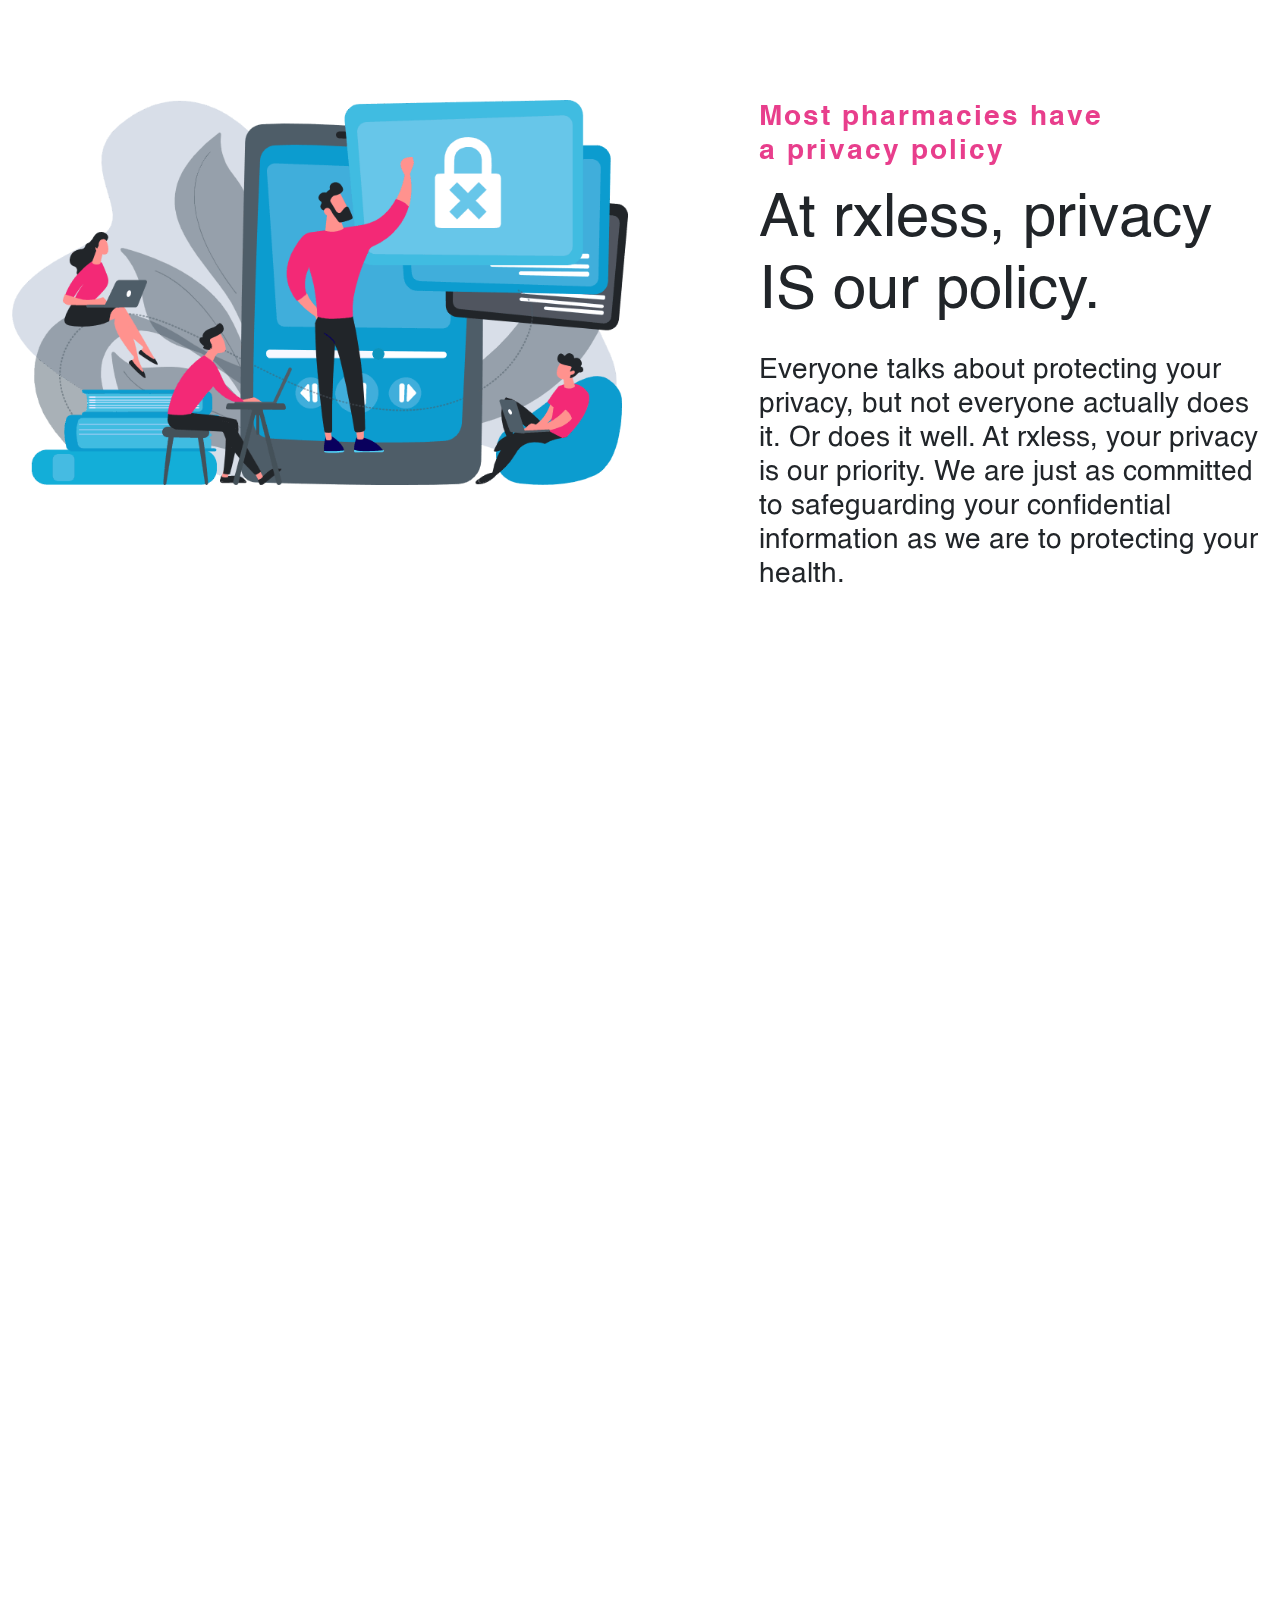
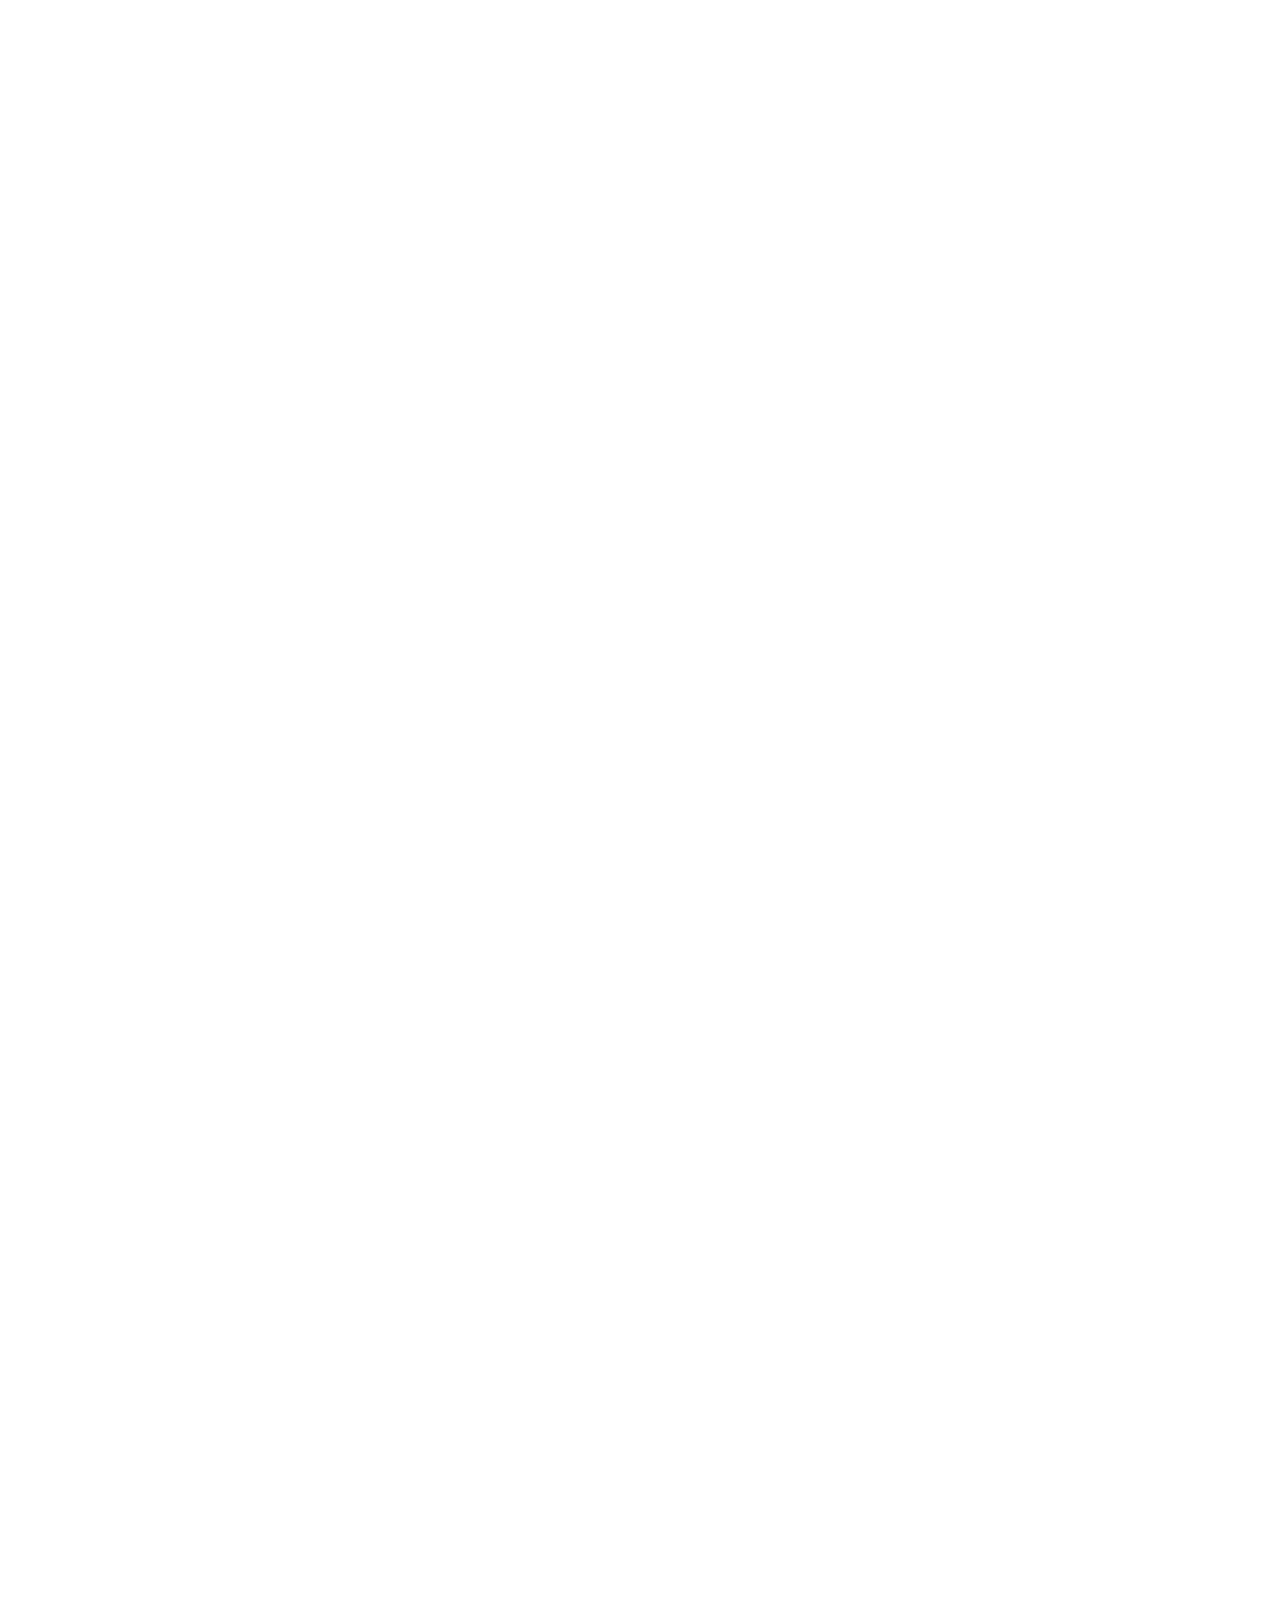
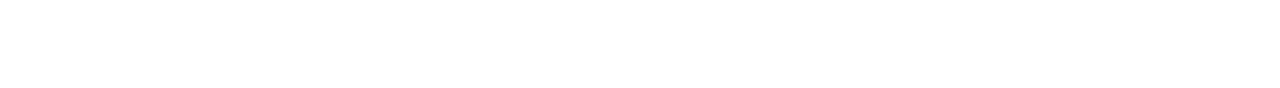
==== index.html @ a315b37d "upload" ====
<!doctype html>
<html class="no-js" lang="">
    <head>
        <meta charset="utf-8">
        <meta http-equiv="x-ua-compatible" content="ie=edge">
        <title>Site Title Here</title>
        <meta name="description" content="">
        <meta name="viewport" content="width=device-width, initial-scale=1"> 
		<link rel="shortcut icon" type="image/x-icon" href="#">
        <!-- Place favicon.ico in the root directory -->
        
		<!-- CSS here -->
        <link href="https://unpkg.com/aos@2.3.1/dist/aos.css" rel="stylesheet">
        <link rel="stylesheet" href="assets/css/bootstrap.min.css">
        <link rel="stylesheet" href="assets/css/style.css">
        <link rel="stylesheet" href="assets/css/responsive.css">
    </head>
    <body>

        <!-- privacy-area START -->
        <div class="privacy-area">
            <div class="container">
                <div class="row pr-padding">
                    <div class="col-md-6">
                        <div class="pr-img" data-aos="fade-right">
                            <img src="assets/img/1.png" alt="">
                        </div>
                    </div>
                    <div class="col-lg-5 col-md-6 offset-lg-1" data-aos="fade-left">
                        <div class="pr-wrp">
                            <p class="sm-title">Most pharmacies have  <br>
                                a privacy policy</p>
                            <h1>At rxless, privacy <br>
                                IS our policy. </h1>
                            <p>Everyone talks about protecting your privacy, but not everyone actually does it. Or does it well. At rxless, your privacy is our priority. We are just as committed to safeguarding your confidential information as we are to protecting your health. </p>
                        </div>
                    </div>
                </div>
                <div class="row pr-padding">
                    <div class="col-lg-12">
                        <div class="pri-desc" data-aos="fade-up">
                            <h2 data-aos="fade-up">Your prescription for privacy</h2>
                            <p data-aos="fade-up">If we do save your personal information from online chats, phone calls, web interactions, faxes, or other means, we will NEVER share, sell, or otherwise disclose it to any third parties not affiliated with rxless. Period. 
                                Occasionally, to assist customers with using the program, we may share personal information with an affiliated third party. For example, if we receive a call from a patient about an issue with a network pharmacy, we may need to call them—and share customer information—to rectify the problem.
                                We will never share your personal health information for marketing or advertising purposes. However, at any time, you can opt-out of having your information shared with affiliated third parties by emailing rxless at help@rxless.com or by calling 1-844-4-RXLESS
                                (Personal information may include names, addresses, telephone numbers, emails, date of birth, gender, medication details, pharmacy details, and social media accounts.)</p>
                        </div>
                    </div>
                </div>
                <div class="row pr-padding">
                    <div class="col-md-6" data-aos="fade-right">
                        <div class="pr-img">
                            <img src="assets/img/2.png" alt="">
                        </div>
                    </div>
                    <div class="col-lg-5 col-md-6 offset-lg-1" data-aos="fade-left">
                        <div class="pr-wrp">
                            <h1>Less is more</h1>
                            <p>We know that the less your information is shared, the more you’re protected. That’s why no personal information is ever required to use our offers. </p>
                        </div>
                    </div>
                </div>
                <div class="row pr-padding">
                    <div class="col-lg-5 col-md-6 offset-lg-1  d-block d-md-none" data-aos="fade-left">
                        <div class="pr-img">
                            <img src="assets/img/3.png" alt="">
                        </div>
                    </div>
                    <div class="col-md-6" data-aos="fade-right">
                        <div class="pr-wrp">
                            <h1>It’s nothing personal</h1>
                            <p>Knowing how our online visitors use and interact with our website helps us improve and enhance the user experience. So that’s why we collect non-personal information and activities such as your IP address, website pages you visited, the amount of time spent in different sections of the site, and more when you visit rxless.com. </p>
                        </div>
                    </div>
                    <div class="col-lg-5 col-md-6 offset-lg-1 d-none d-md-block" data-aos="fade-left">
                        <div class="pr-img">
                            <img src="assets/img/3.png" alt="">
                        </div>
                    </div>
                </div>
                <div class="row pr-padding">
                    <div class="col-md-6" data-aos="fade-right">
                        <div class="pr-img">
                            <img src="assets/img/4.png" alt="">
                        </div>
                    </div>
                    <div class="col-lg-5 col-md-6 offset-lg-1" data-aos="fade-left">
                        <div class="pr-wrp">
                            <h1>We’re not kidding around</h1>
                            <p>In compliance with the Children’s Online Privacy Protection Act (“COPPA”), our offers are not for use by children under the age of 13. If you believe your child has provided us any personal information, contact us at help@rxless.com so we can take immediate action.</p>
                        </div>
                    </div>
                </div>
            </div>
        </div>
        <!-- privacy-area END -->
        
    
		<!-- JS here --> 
        <script src="assets/js/vendor/jquery-3.4.1.min.js"></script>
        <script src="assets/js/popper.min.js"></script>
        <script src="assets/js/bootstrap.min.js"></script>
        <script src="https://unpkg.com/aos@2.3.1/dist/aos.js"></script>
        <script>
            AOS.init({
                offset: 100,
                delay: 400,
                duration: 1000,
                easing: 'ease',
                anchorPlacement: 'top-bottom',
            });
        </script>
    </body>
</html>
---- assets/css/style.css ----
/*   Theme default css */
@font-face{
  font-family: helvetica;
  src: url(../fonts/Helvetica.ttf);
}
@font-face{
  font-family: helveticaLight;
  src: url(../fonts/helvetica-light.ttf);
}
@font-face{
  font-family: helveticaBold;
  src: url(../fonts/Helvetica-Bold.ttf);
}

body {
  font-family: helvetica;
  color: #212529;
  font-size: 28px;
  line-height: 34px;
}

  
button {
  cursor: pointer; }

a:focus,
.button:focus {
  text-decoration: none;
  outline: none; }

a:focus,
a:hover {
  color: inherit;
  text-decoration: none; }

a,
button {
  color: inherit;
  outline: medium none; }

button:focus, input:focus, input:focus, textarea, textarea:focus {
  outline: 0; }

 
h1,
h2,
h3,
h4,
h5,
h6 {
  font-family: helvetica;
  color: #212529;
  margin-top: 0px;
 }

h1 a,
h2 a,
h3 a,
h4 a,
h5 a,
h6 a {
  color: inherit; }

h1 {
  font-size: 40px;
  font-weight: 500; }

h2 {
  font-size: 35px; }

h3 {
  font-size: 28px; }

h4 {
  font-size: 22px; }

h5 {
  font-size: 18px; }

h6 {
  font-size: 16px; }

ul {
  margin: 0px;
  padding: 0px; }

li {
  list-style: none; }

 .padding{
   padding-right: 0;
 }
 
img{
  max-width: 100%;
}
.container{
  max-width: 1640px;
}

/* default-css END 
================================== */
 
.privacy-area{
  overflow: hidden;
}
p.sm-title {
  font-family: helveticaBold; 
  letter-spacing: 2px;
  color: #E83E8C;
}
.pr-wrp h1 {
  font-size: 60px;
  margin-bottom: 25px;
}
.pri-desc {
  text-align: center;
  padding: 50px;
  background: #F32976;
  border-radius: 40px;
  color: #fff;
}

.pri-desc h2 {
  color: #fff;
  font-size: 60px;
  margin-bottom: 20px;
}

.pr-padding{
  padding: 100px 0;
}


/* Header section END */
---- assets/css/responsive.css ----
/* Big screen :1200px. */
@media (min-width: 1200px) and (max-width: 1500px) {


}


/* Normal screen :992px. */
@media (min-width: 992px) and (max-width: 1200px) {
    body { 
        font-size: 18px;
        line-height: 24px;
    }
    .pr-wrp h1 {
        font-size: 38px;
        margin-bottom: 20px;
    }
    .pr-padding {
        padding: 50px 0;
    }
    .pri-desc h2 {
        font-size: 38px;
    }


}

 
/* Tablet screen :768px. */
@media (min-width: 768px) and (max-width: 991px) {
    body { 
        font-size: 16px;
        line-height: 24px;
    }
    .pr-wrp h1 {
        font-size: 28px;
        margin-bottom: 10px;
    }
    .pr-padding {
        padding: 50px 0;
    }
    .pri-desc h2 {
        font-size: 28px;
    }


}

 
/* small screen :320px. */
@media (max-width: 767px) {
    body { 
        font-size: 15px;
        line-height: 24px;
    }
    .pr-img img {
        max-width: 280px;
        margin: auto;
        display: block;
        margin-bottom: 35px;
    }
    .pr-wrp h1 {
        font-size: 28px;
        margin-bottom: 10px;
    }
    .privacy-area {
        padding-top: 50px;
    }
    .pr-padding {
        padding: 0px 0;
        padding-bottom: 50px;
    }
    .pri-desc h2 {
        font-size: 28px;
    }
    p.sm-title { 
        letter-spacing: 1px; 
        margin-bottom: 5px;
    }
    .pri-desc {
        padding: 30px 20px;
        border-radius: 15px;
    }
}
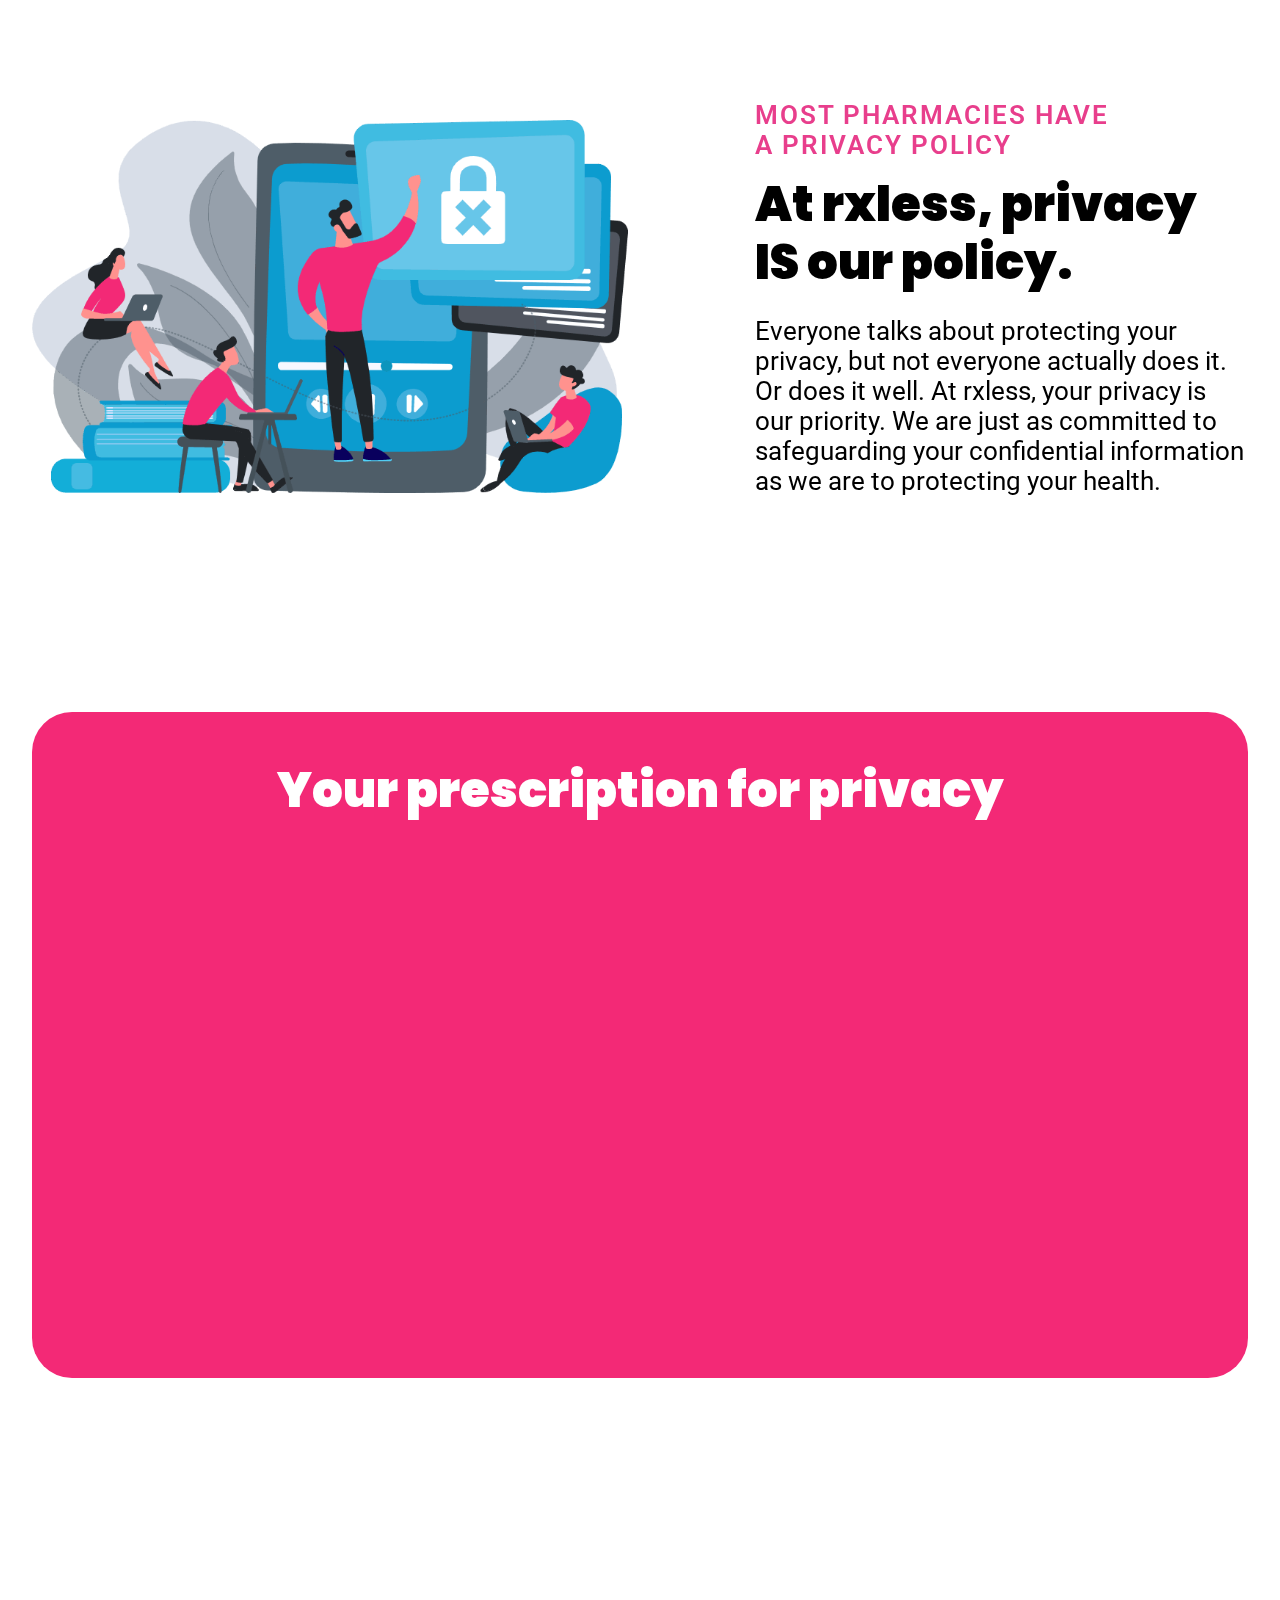
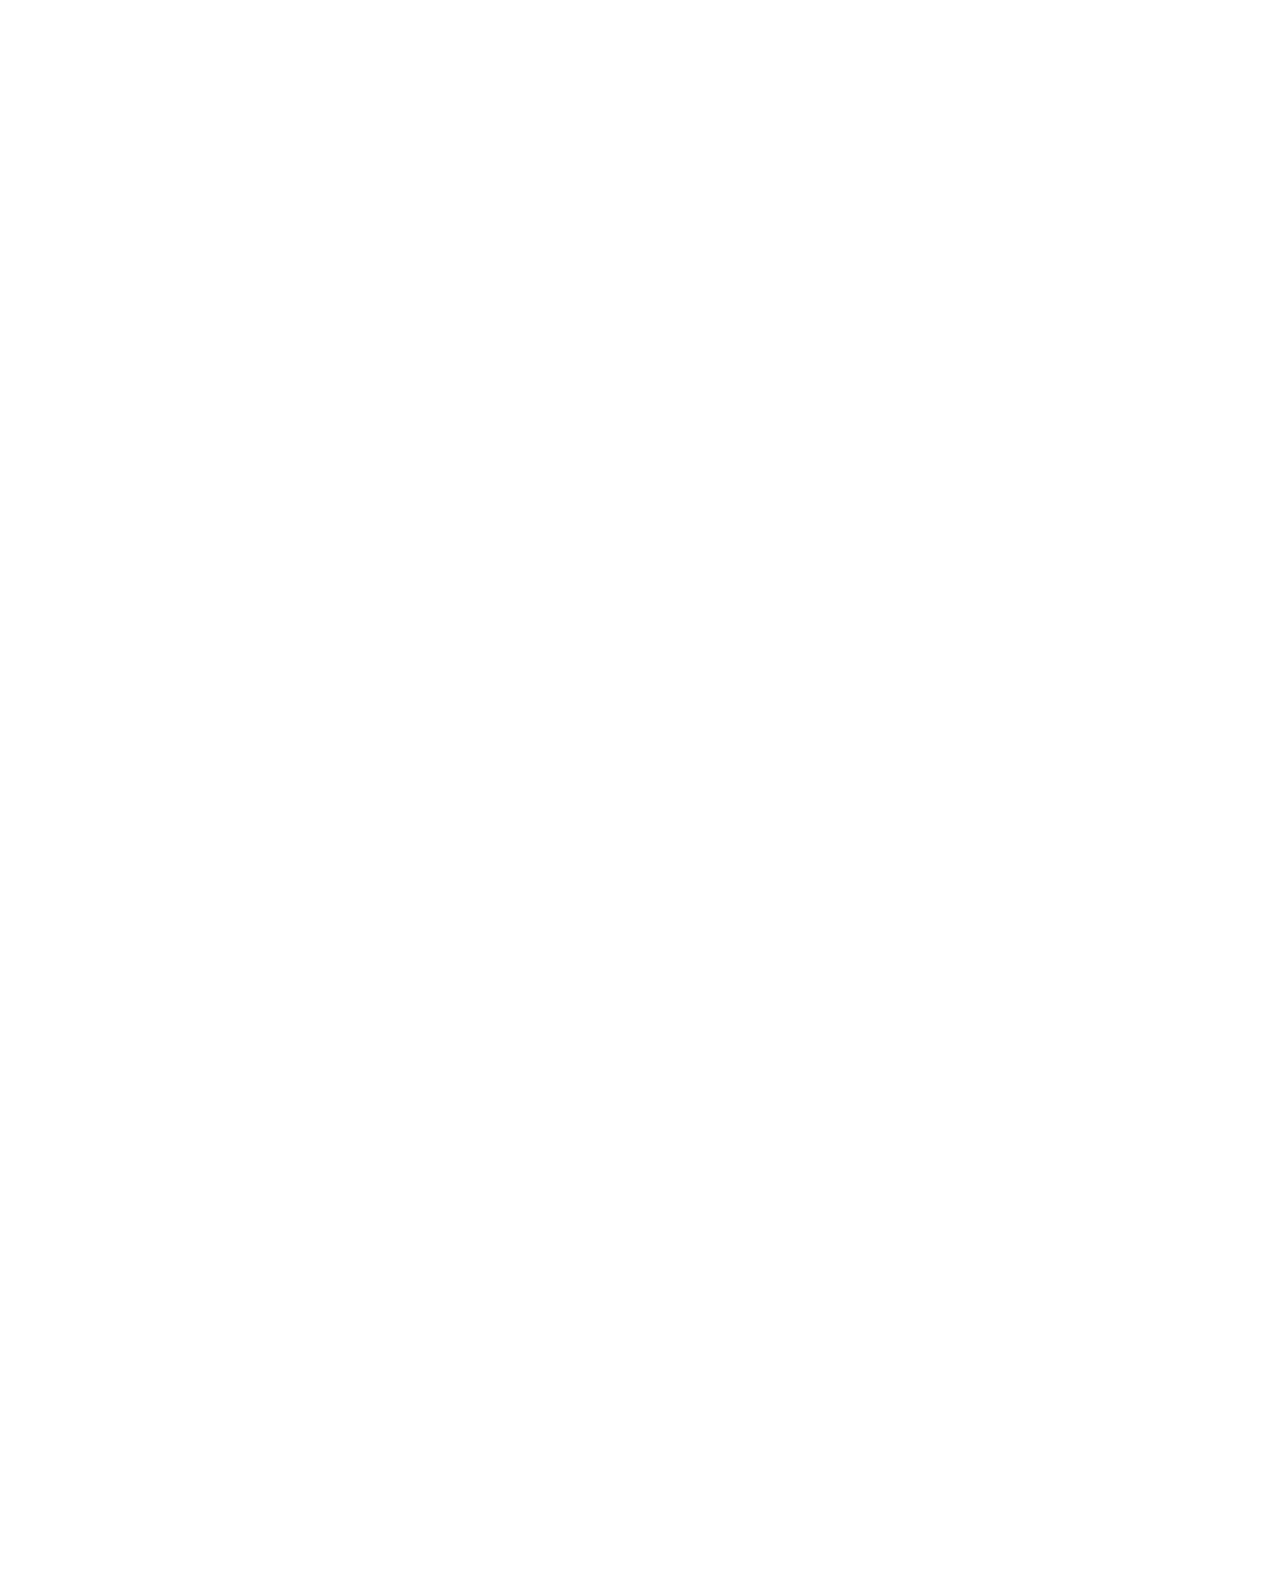
==== commit 24631293: "fonts up" ====
--- a/index.html
+++ b/index.html
@@ -20,7 +20,7 @@
         <!-- privacy-area START -->
         <div class="privacy-area">
             <div class="container">
-                <div class="row pr-padding">
+                <div class="row pr-padding align-items-center">
                     <div class="col-md-6">
                         <div class="pr-img" data-aos="fade-right">
                             <img src="assets/img/1.png" alt="">
@@ -40,14 +40,17 @@
                     <div class="col-lg-12">
                         <div class="pri-desc" data-aos="fade-up">
                             <h2 data-aos="fade-up">Your prescription for privacy</h2>
-                            <p data-aos="fade-up">If we do save your personal information from online chats, phone calls, web interactions, faxes, or other means, we will NEVER share, sell, or otherwise disclose it to any third parties not affiliated with rxless. Period. 
-                                Occasionally, to assist customers with using the program, we may share personal information with an affiliated third party. For example, if we receive a call from a patient about an issue with a network pharmacy, we may need to call them—and share customer information—to rectify the problem.
-                                We will never share your personal health information for marketing or advertising purposes. However, at any time, you can opt-out of having your information shared with affiliated third parties by emailing rxless at help@rxless.com or by calling 1-844-4-RXLESS
-                                (Personal information may include names, addresses, telephone numbers, emails, date of birth, gender, medication details, pharmacy details, and social media accounts.)</p>
+                            <p data-aos="fade-up">If we do save your personal information from online chats, phone calls, web  interactions, faxes, or other means, we will <b>NEVER</b> share, sell, or otherwise disclose it  to any third parties not affiliated with rxless. Period.</p>
+
+                            <p data-aos="fade-up">Occasionally, to assist customers with using the program, we may share personal  information with an affiliated third party. For example, if we receive a call from a patient  about an issue with a network pharmacy, we may need to call them—and share  customer information—to rectify the problem.</p>
+
+                            <p data-aos="fade-up">We will never share your personal health information for marketing or advertising  purposes. However, at any time, you can opt-out of having your information shared  with affiliated third parties by emailing rxless at <b>help@rxless.com</b> or by calling <br> <b>1-844-4-RXLESS</b></p>
+
+                            <p data-aos="fade-up">(Personal information may include names, addresses, telephone numbers, date of birth, gender, medication details, pharmacy details, and social media accounts.)</p>
                         </div>
                     </div>
                 </div>
-                <div class="row pr-padding">
+                <div class="row pr-padding align-items-center">
                     <div class="col-md-6" data-aos="fade-right">
                         <div class="pr-img">
                             <img src="assets/img/2.png" alt="">
@@ -60,7 +63,7 @@
                         </div>
                     </div>
                 </div>
-                <div class="row pr-padding">
+                <div class="row pr-padding align-items-center">
                     <div class="col-lg-5 col-md-6 offset-lg-1  d-block d-md-none" data-aos="fade-left">
                         <div class="pr-img">
                             <img src="assets/img/3.png" alt="">
@@ -78,7 +81,7 @@
                         </div>
                     </div>
                 </div>
-                <div class="row pr-padding">
+                <div class="row pr-padding align-items-center">
                     <div class="col-md-6" data-aos="fade-right">
                         <div class="pr-img">
                             <img src="assets/img/4.png" alt="">
--- a/assets/css/style.css
+++ b/assets/css/style.css
@@ -1,22 +1,13 @@
 /*   Theme default css */
-@font-face{
-  font-family: helvetica;
-  src: url(../fonts/Helvetica.ttf);
-}
-@font-face{
-  font-family: helveticaLight;
-  src: url(../fonts/helvetica-light.ttf);
-}
-@font-face{
-  font-family: helveticaBold;
-  src: url(../fonts/Helvetica-Bold.ttf);
-}
-
+@import url('https://fonts.googleapis.com/css2?family=Poppins:ital,wght@0,100;0,200;0,300;0,400;0,500;0,600;0,700;0,800;0,900;1,100;1,200;1,300;1,400;1,500;1,600;1,700;1,800;1,900&family=Roboto:ital,wght@0,100;0,300;0,400;0,500;0,700;0,900;1,100;1,300;1,400;1,500;1,700;1,900&display=swap');
+/* font-family: 'Poppins', sans-serif;
+font-family: 'Roboto', sans-serif; */
 body {
-  font-family: helvetica;
-  color: #212529;
-  font-size: 28px;
-  line-height: 34px;
+  font-family: 'Roboto', sans-serif;;
+  color: #000;
+  font-size: 26px;
+  line-height: 30px;
+  font-weight: 400;
 }
 
   
@@ -48,9 +39,10 @@
 h4,
 h5,
 h6 {
-  font-family: helvetica;
-  color: #212529;
+  font-family: 'Poppins', sans-serif;
+  color: #000;
   margin-top: 0px;
+  font-weight: 900;
  }
 
 h1 a,
@@ -60,25 +52,6 @@
 h5 a,
 h6 a {
   color: inherit; }
-
-h1 {
-  font-size: 40px;
-  font-weight: 500; }
-
-h2 {
-  font-size: 35px; }
-
-h3 {
-  font-size: 28px; }
-
-h4 {
-  font-size: 22px; }
-
-h5 {
-  font-size: 18px; }
-
-h6 {
-  font-size: 16px; }
 
 ul {
   margin: 0px;
@@ -95,7 +68,7 @@
   max-width: 100%;
 }
 .container{
-  max-width: 1640px;
+  max-width: 1240px;
 }
 
 /* default-css END 
@@ -105,17 +78,18 @@
   overflow: hidden;
 }
 p.sm-title {
-  font-family: helveticaBold; 
+  text-transform: uppercase;
+  font-weight: 600;
   letter-spacing: 2px;
   color: #E83E8C;
 }
 .pr-wrp h1 {
-  font-size: 60px;
+  font-size: 48px;
   margin-bottom: 25px;
 }
 .pri-desc {
   text-align: center;
-  padding: 50px;
+  padding: 50px 120px;
   background: #F32976;
   border-radius: 40px;
   color: #fff;
@@ -123,10 +97,13 @@
 
 .pri-desc h2 {
   color: #fff;
-  font-size: 60px;
-  margin-bottom: 20px;
+  font-size: 48px;
+  margin-bottom: 30px;
+} 
+.pri-desc p {
+  margin-bottom: 22px;
+  font-weight: 300;
 }
-
 .pr-padding{
   padding: 100px 0;
 }
--- a/assets/css/responsive.css
+++ b/assets/css/responsive.css
@@ -42,7 +42,9 @@
     .pri-desc h2 {
         font-size: 28px;
     }
-
+    .pri-desc {
+        padding: 50px 63px;
+    }
 
 }
 
